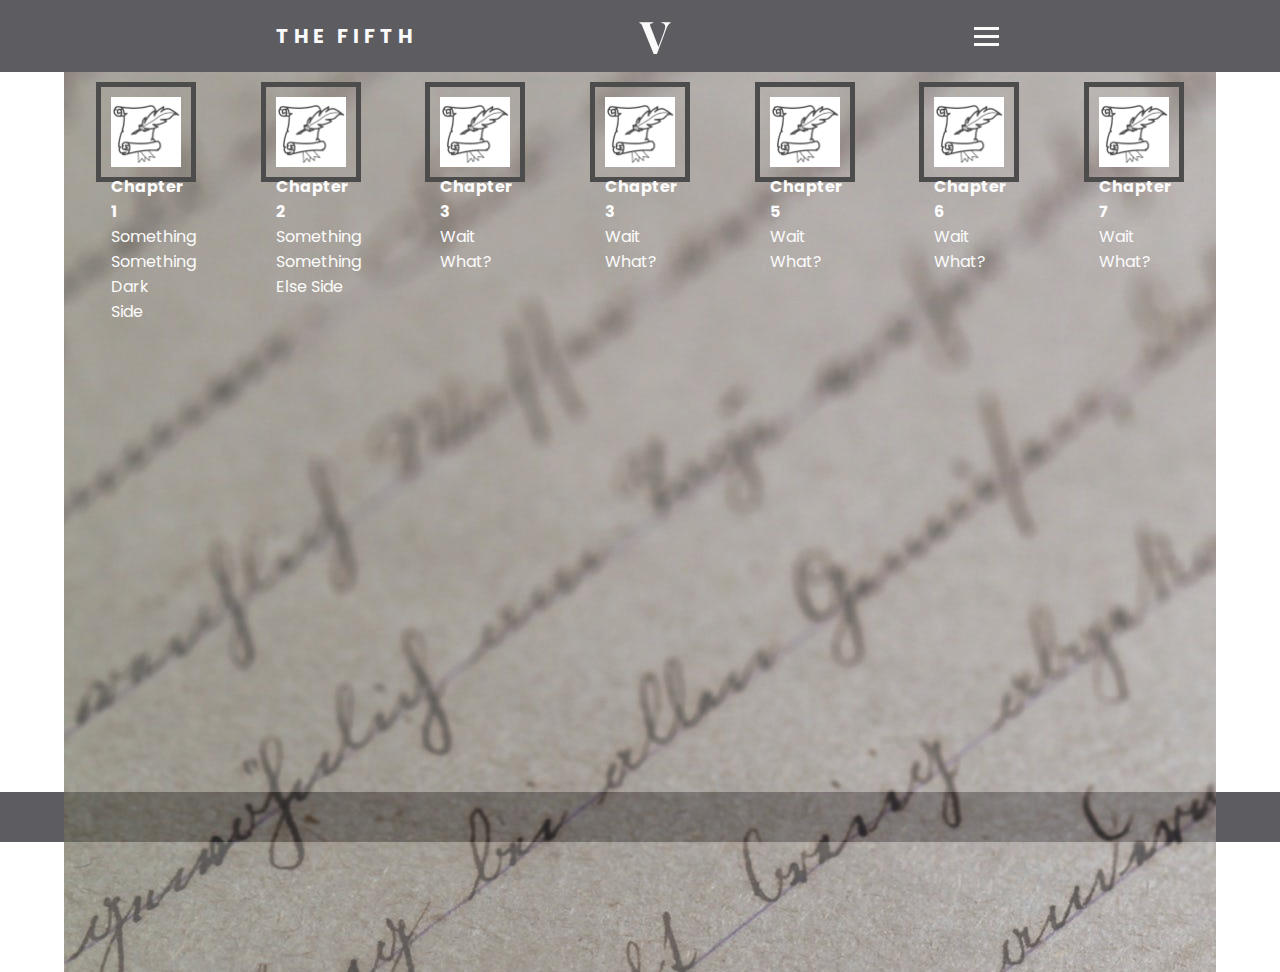
==== chronicles.html @ e3c55940 "began creating chronicles page, currently unfinished" ====
<!DOCTYPE html>
<html lang="en">

<head>
    <link rel="stylesheet" href="https://cdnjs.cloudflare.com/ajax/libs/font-awesome/4.7.0/css/font-awesome.min.css">
    <meta charset="UTF-8">
    <meta name="viewport" content="width=device-width, initial-scale=1.0">
    <meta http-equiv="X-UA-Compatible" content="ie=edge">
    <title>The Fifth!</title>
    <link rel="stylesheet" href="assets/style.css">
    <link href="https://fonts.googleapis.com/css?family=Poppins&display=swap" rel="stylesheet">
    <link href="https://fonts.googleapis.com/css?family=Playfair+Display&display=swap" rel="stylesheet">
    <link rel="icon" href="./images/v-logo.jpg">
</head>

<body>
    <nav>
        <div class="logo">
            <h4>The Fifth</h4>
        </div>
        <h1 id="logo" tyle="font-family: 'Playfair Display', serif;color:#fafafa;">V</h1>
        <ul class="nav-links">
            <li>
                <a href="index.html">Home</a>
            </li>
            <li>
                <a href="profiles.html">Profiles</a>
            </li>
            <li>
                <a href="chronicles.html">Chronicles</a>
            </li>
            <li>
                <a href="factions.html">Factions</a>
            </li>
            <li>
                <a href="maps.html">Maps</a>
            </li>
        </ul>
        <div class="burger">
            <div class="line1"></div>
            <div class="line2"></div>
            <div class="line3"></div>
        </div>
    </nav>
    <section>
        <div class="chronicles-container">
            <div class="chapter">
                <img src="/images/chronicles/quill.png" alt="Chapter Icon" style="width:100%">
                <div class="chapter-card">
                    <h4>Chapter 1</h4>
                    <p>Something Something Dark Side</p>
                </div>
            </div>

            <div class="chapter">
                <img src="/images/chronicles/quill.png" alt="Chapter Icon" style="width:100%">
                <div class="chapter-card">
                    <h4>Chapter 2</h4>
                    <p>Something Something Else Side</p>
                </div>
            </div>
            <div class="chapter">
                <img src="/images/chronicles/quill.png" alt="Chapter Icon" style="width:100%">
                <div class="chapter-card">
                    <h4>Chapter 3</h4>
                    <p>Wait What?</p>
                </div>
            </div>
            <div class="chapter">
                <img src="/images/chronicles/quill.png" alt="Chapter Icon" style="width:100%">
                <div class="chapter-card">
                    <h4>Chapter 3</h4>
                    <p>Wait What?</p>
                </div>
            </div>
            <div class="chapter">
                <img src="/images/chronicles/quill.png" alt="Chapter Icon" style="width:100%">
                <div class="chapter-card">
                    <h4>Chapter 5</h4>
                    <p>Wait What?</p>
                </div>
            </div>
            <div class="chapter">
                <img src="/images/chronicles/quill.png" alt="Chapter Icon" style="width:100%">
                <div class="chapter-card">
                    <h4>Chapter 6</h4>
                    <p>Wait What?</p>
                </div>
            </div>
            <div class="chapter">
                <img src="/images/chronicles/quill.png" alt="Chapter Icon" style="width:100%">
                <div class="chapter-card">
                    <h4>Chapter 7</h4>
                    <p>Wait What?</p>
                </div>
            </div>
        </div>


    </section>
    <footer>

    </footer>
    <script src="nav.js"></script>
</body>

</html>
---- assets/style.css ----
* {
    padding: 0;
    margin: 0;
    box-sizing: border-box;
}

body {
    font-family: 'Poppins', sans-serif;
    color:#5d5c61;
}

/*-----------------------------------------------------Nav*/

nav {
    display: flex;
    justify-content: space-around;
    align-items: center;
    min-height: 8vh;
    background-color: #5d5c61;
    width: 100%;
}

#logo {
    font-family: 'Playfair Display', serif;
    color: #fafafa;
    position: fixed;
    left: 50%;
    right: 50%;
    top: 5px;
    font-size: 5vh;
    background-color: #5d5c61;

}

.logo {
    color: #fafafa;
    text-transform: uppercase;
    letter-spacing: 5px;
    font-size: 20px;
    display: flex;
    flex-direction: row;

}

.nav-links {
    display: flex;
    width: 30%;
    justify-content: space-around;

}

.nav-links li {
    list-style: none;
}

.nav-links a {
    color: #fafafa;
    text-decoration: none;
    letter-spacing: 3px;
    font-weight: bold;
    font-size: 14px;

}

.burger {
    display: none;
    cursor: pointer;
}

.burger div {
    width: 25px;
    height: 3px;
    background-color: #fafafa;
    margin: 5px;
    transition: all 0.3s ease;

}

@media screen and (max-width:1500px) {
    body {
        overflow-x: hidden;
    }

    .nav-links {
        position: absolute;
        ;
        right: 0px;
        height: 92vh;
        top: 8vh;
        background-color: #5d5c61;
        display: flex;
        flex-direction: column;
        align-items: center;
        width: 75%;
        transform: translateX(100%);
        transition: transform 0.5s ease-in;
    }
    .nav-links li {
        opacity: 0;
    }
    .burger {
        display: block;
    }
}

.nav-active {
    transform: translateX(0%);
}

@keyframes navLinkFade {
    from {
        opacity: 0;
        transform: translateX(50px);
    }
    to {
        opacity: 1;
        transform: translateX(0px);
    }
}

.toggle .line1 {
    transform: rotate(-45deg) translate(-5px, 6px);
}

.toggle .line2 {
    opacity: 0;
}

.toggle .line3 {
    transform: rotate(45deg) translate(-5px, -6px);
}

/*-------------------------------------------------------------Nav*/

/*-------------------------------------------------------------Section*/

section {
    height: 80vh;
    width: 90%;
    margin: auto;
    display: flex;
    justify-content: center;


}

.container {
    display: flex;
    flex-direction: column;
    justify-content: space-around;
    align-items: center;
}

/*-------------------------------------------------------------Section*/

/*-------------------------------------------------------------Cards*/

.profile-container {
    width: 80%;
    display: flex;
    align-items: center;
    justify-content: space-around;
    flex-flow: row wrap;

}

.profile-card {
    width: 300px;
    padding: 20px;
    margin: 20px;
    box-shadow: 0 4px 8px 0 rgba(0, 0, 0, 0.2);
    transition: 0.3s;
}

.profile-card:hover {
    box-shadow: 0 8px 16px 0 rgba(0, 0, 0, 0.4);
}


/*-------------------------------------------------------------Cards*/

/*-------------------------------------------------------------Maps*/

.maps-container h1 {
    text-align: center;
    margin: 20px;
    font-size: 40px;
}

.map-card {
    padding: 20px;
    margin: 20px;
    box-shadow: 0 4px 8px 0 rgba(0, 0, 0, 0.2);
    transition: 0.3s;
}

.map-card:hover {
    box-shadow: 0 8px 16px 0 rgba(0, 0, 0, 0.4);
}



/*-------------------------------------------------------------Maps*/

/*-------------------------------------------------------------Factions*/

.faction-container {
    width: 80%;
    display: flex;
    align-items: center;
    justify-content: space-around;
    flex-flow: row wrap;

}


.faction-card {
    margin: 20px;
    padding: 20px;
    box-shadow: 0 4px 8px 0 rgba(0, 0, 0, 0.2);
    transition: 0.3s;
}

.faction-card:hover {
    box-shadow: 0 8px 16px 0 rgba(0, 0, 0, 0.4);
}

/*-------------------------------------------------------------Factions*/
/*-------------------------------------------------------------Chronicles*/
.chronicles-container{
    /*
    
    width: 100%;
    opacity: 0.5;
    height: 100vh;
    
    */
    background: url(/images/chronicles/chronicles-background.jpeg);
    opacity: 0.7;
    color: #fafafa;
    position: absolute;
    height: 100vh;
    width: 90%;
    display: flex;
    justify-content:space-around;
    flex-flow:row wrap;
}


.chapter{
    width: 100px;
    border: 5px solid black;
    height: 100px;
    padding:10px;
    margin:10px;
}
.chapter-card{
    
}

/*-------------------------------------------------------------Chronicles*/
/*-------------------------------------------------------------Footer*/

footer {
    background-color: #5d5c61;
    height: 50px;
    margin: auto;
}

/*-------------------------------------------------------------Footer*/
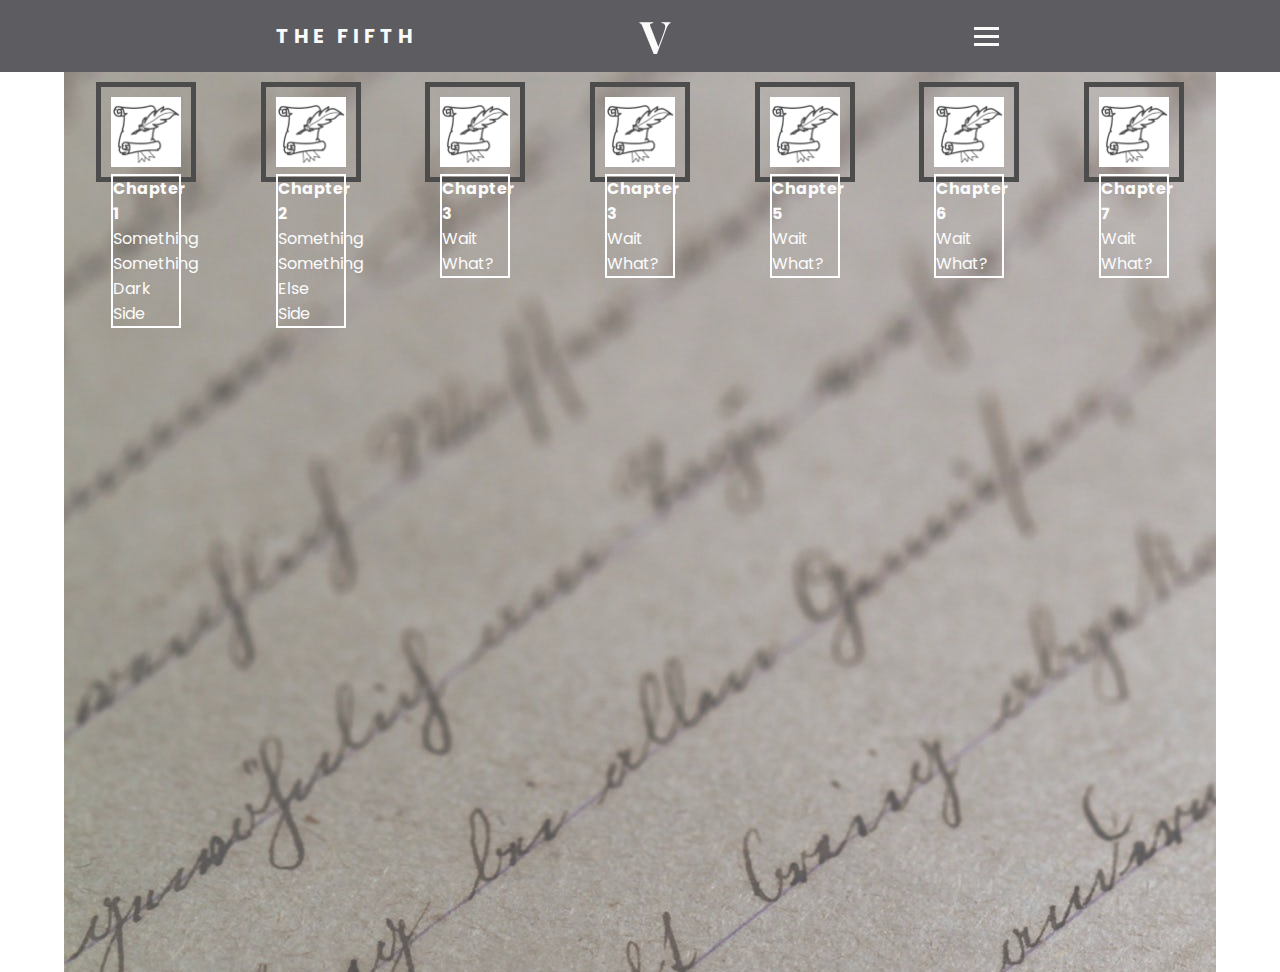
==== commit cbbb49d0: "fixed link in chronicles page and added ids to maps to improve css position control" ====
--- a/chronicles.html
+++ b/chronicles.html
@@ -101,7 +101,7 @@
     <footer>
 
     </footer>
-    <script src="nav.js"></script>
+    <script src="/assets/nav.js"></script>
 </body>
 
 </html>
--- a/assets/style.css
+++ b/assets/style.css
@@ -28,7 +28,6 @@
     right: 50%;
     top: 5px;
     font-size: 5vh;
-    background-color: #5d5c61;
 
 }
 
@@ -181,6 +180,10 @@
 
 /*-------------------------------------------------------------Maps*/
 
+.maps-container{
+    position: relative;
+}
+
 .maps-container h1 {
     text-align: center;
     margin: 20px;
@@ -192,6 +195,25 @@
     margin: 20px;
     box-shadow: 0 4px 8px 0 rgba(0, 0, 0, 0.2);
     transition: 0.3s;
+}
+
+
+#vale-map{
+    position: sticky;
+    top:0;
+    z-index: 0;
+}
+
+#captured-map{
+    position: sticky;
+    top:0;
+    z-index: 1;
+}
+
+#brindol-map{
+    position: sticky;
+    top: 0;
+    z-index: 2;
 }
 
 .map-card:hover {
@@ -255,16 +277,16 @@
     margin:10px;
 }
 .chapter-card{
-    
+    border: 2px solid white;
 }
 
 /*-------------------------------------------------------------Chronicles*/
 /*-------------------------------------------------------------Footer*/
 
 footer {
+    display: none;
     background-color: #5d5c61;
     height: 50px;
-    margin: auto;
 }
 
 /*-------------------------------------------------------------Footer*/
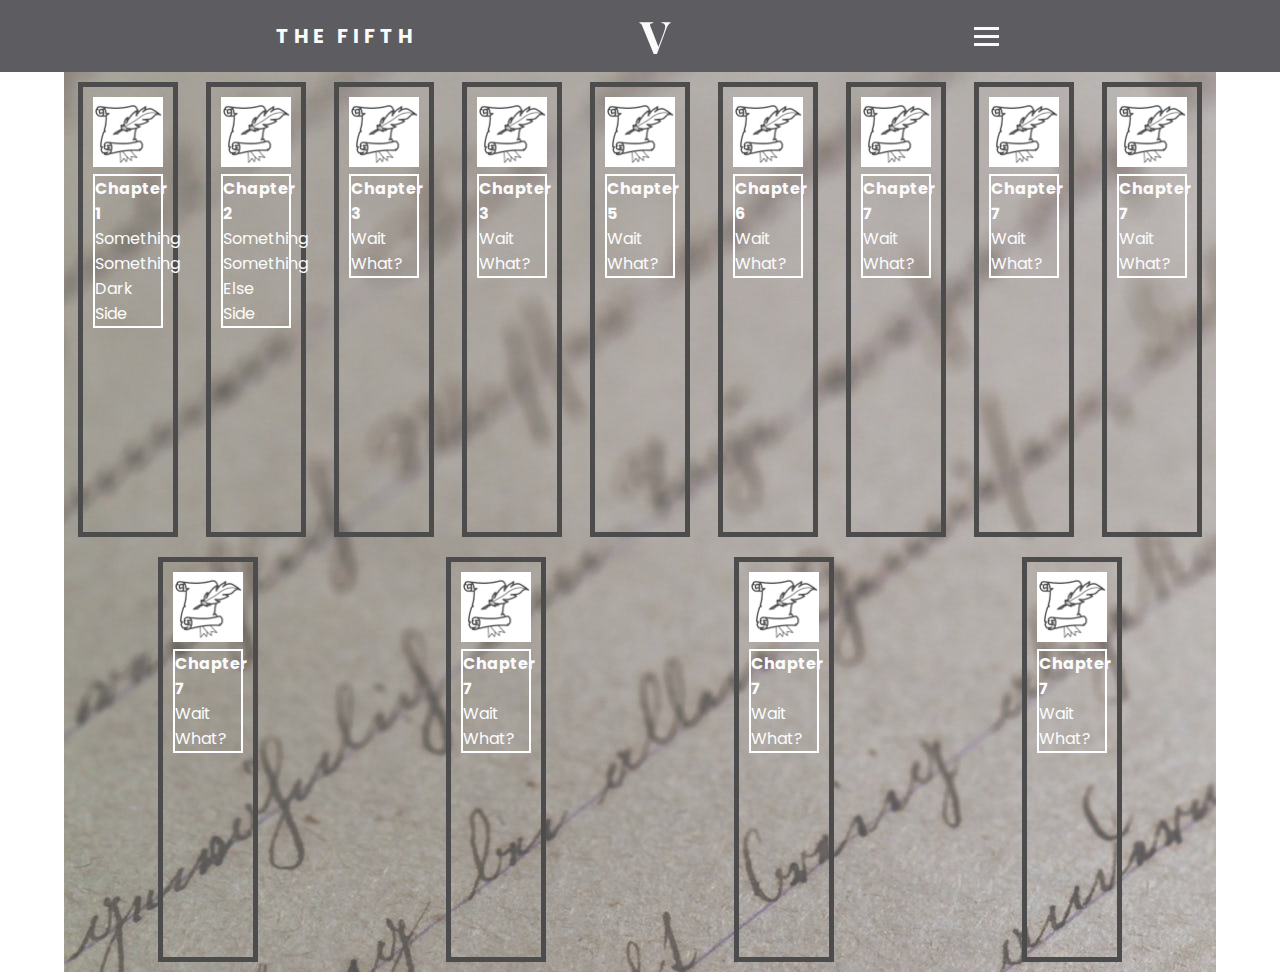
==== commit 3516fae9: "updated nav links at the bottom of each page, fixed bug with nav z index on chronicles page and adde" ====
--- a/chronicles.html
+++ b/chronicles.html
@@ -94,6 +94,48 @@
                     <p>Wait What?</p>
                 </div>
             </div>
+            <div class="chapter">
+                <img src="/images/chronicles/quill.png" alt="Chapter Icon" style="width:100%">
+                <div class="chapter-card">
+                    <h4>Chapter 7</h4>
+                    <p>Wait What?</p>
+                </div>
+            </div>
+            <div class="chapter">
+                <img src="/images/chronicles/quill.png" alt="Chapter Icon" style="width:100%">
+                <div class="chapter-card">
+                    <h4>Chapter 7</h4>
+                    <p>Wait What?</p>
+                </div>
+            </div>
+            <div class="chapter">
+                <img src="/images/chronicles/quill.png" alt="Chapter Icon" style="width:100%">
+                <div class="chapter-card">
+                    <h4>Chapter 7</h4>
+                    <p>Wait What?</p>
+                </div>
+            </div>
+            <div class="chapter">
+                <img src="/images/chronicles/quill.png" alt="Chapter Icon" style="width:100%">
+                <div class="chapter-card">
+                    <h4>Chapter 7</h4>
+                    <p>Wait What?</p>
+                </div>
+            </div>
+            <div class="chapter">
+                <img src="/images/chronicles/quill.png" alt="Chapter Icon" style="width:100%">
+                <div class="chapter-card">
+                    <h4>Chapter 7</h4>
+                    <p>Wait What?</p>
+                </div>
+            </div>
+            <div class="chapter">
+                <img src="/images/chronicles/quill.png" alt="Chapter Icon" style="width:100%">
+                <div class="chapter-card">
+                    <h4>Chapter 7</h4>
+                    <p>Wait What?</p>
+                </div>
+            </div>
         </div>
 
 
--- a/assets/style.css
+++ b/assets/style.css
@@ -6,7 +6,7 @@
 
 body {
     font-family: 'Poppins', sans-serif;
-    color:#5d5c61;
+    color: #5d5c61;
 }
 
 /*-----------------------------------------------------Nav*/
@@ -93,6 +93,7 @@
         width: 75%;
         transform: translateX(100%);
         transition: transform 0.5s ease-in;
+        z-index: 5;
     }
     .nav-links li {
         opacity: 0;
@@ -180,8 +181,8 @@
 
 /*-------------------------------------------------------------Maps*/
 
-.maps-container{
-    position: relative;
+.maps-container {
+    position: absolute;
 }
 
 .maps-container h1 {
@@ -191,28 +192,28 @@
 }
 
 .map-card {
+    position: sticky;
+    top: 8%;
     padding: 20px;
     margin: 20px;
     box-shadow: 0 4px 8px 0 rgba(0, 0, 0, 0.2);
     transition: 0.3s;
-}
-
-
-#vale-map{
-    position: sticky;
-    top:0;
+    background-color: #fafafa;
+}
+
+
+#vale-map {
+
     z-index: 0;
 }
 
-#captured-map{
-    position: sticky;
-    top:0;
+#captured-map {
+
     z-index: 1;
 }
 
-#brindol-map{
-    position: sticky;
-    top: 0;
+#brindol-map {
+
     z-index: 2;
 }
 
@@ -248,8 +249,10 @@
 }
 
 /*-------------------------------------------------------------Factions*/
+
 /*-------------------------------------------------------------Chronicles*/
-.chronicles-container{
+
+.chronicles-container {
     /*
     
     width: 100%;
@@ -264,23 +267,26 @@
     height: 100vh;
     width: 90%;
     display: flex;
-    justify-content:space-around;
-    flex-flow:row wrap;
-}
-
-
-.chapter{
+    justify-content: space-around;
+    flex-flow: row wrap;
+}
+
+
+.chapter {
     width: 100px;
     border: 5px solid black;
-    height: 100px;
-    padding:10px;
-    margin:10px;
-}
-.chapter-card{
+    min-height: 100px;
+    padding: 10px;
+    margin: 10px;
+}
+
+.chapter-card {
     border: 2px solid white;
+    width: 100%;
 }
 
 /*-------------------------------------------------------------Chronicles*/
+
 /*-------------------------------------------------------------Footer*/
 
 footer {
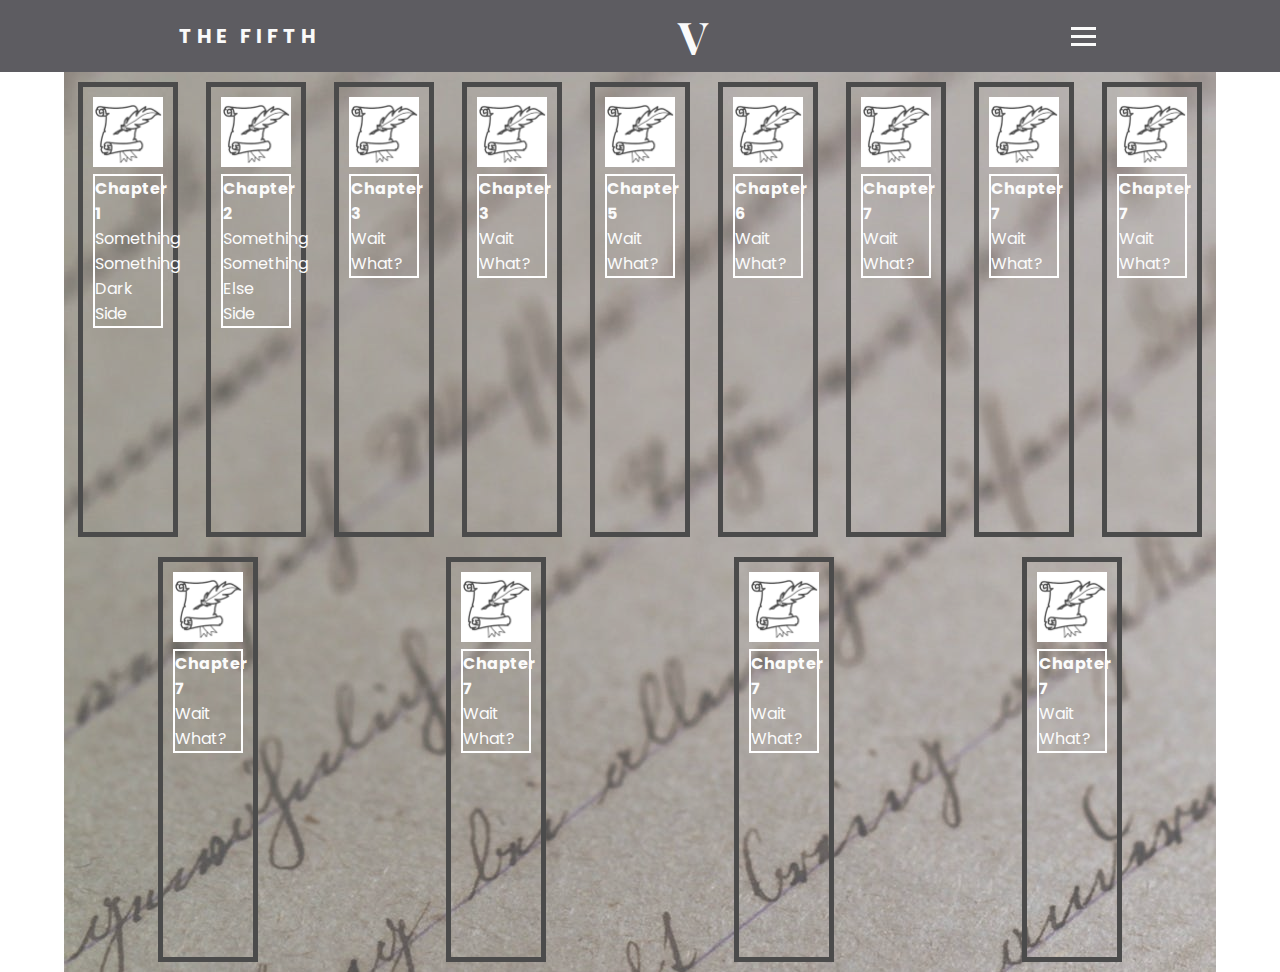
==== commit 558e467f: "updated links to images and nav.js" ====
--- a/chronicles.html
+++ b/chronicles.html
@@ -143,7 +143,7 @@
     <footer>
 
     </footer>
-    <script src="/assets/nav.js"></script>
+    <script src="./assets/nav.js"></script>
 </body>
 
 </html>
--- a/assets/style.css
+++ b/assets/style.css
@@ -23,7 +23,6 @@
 #logo {
     font-family: 'Playfair Display', serif;
     color: #fafafa;
-    position: fixed;
     left: 50%;
     right: 50%;
     top: 5px;
@@ -161,20 +160,41 @@
     align-items: center;
     justify-content: space-around;
     flex-flow: row wrap;
-
-}
-
-.profile-card {
-    width: 300px;
-    padding: 20px;
+}
+
+.profile-card-container {
+    min-width: 250px;
+    min-height: 350px;
     margin: 20px;
     box-shadow: 0 4px 8px 0 rgba(0, 0, 0, 0.2);
-    transition: 0.3s;
-}
-
-.profile-card:hover {
+    transition: transform 1s ease-in;
+    transform-style: preserve-3d;
+}
+
+.profile-card{
+    display: flex;
+    flex-flow: column wrap;
+    align-items:center;    
+}
+.profile-card-container:hover {
     box-shadow: 0 8px 16px 0 rgba(0, 0, 0, 0.4);
-}
+    transform: rotateY(180deg);
+}
+
+.profile-card figure {
+    width: 200px;
+    height: 300px;
+    position: absolute;
+    background-color: #fafafa;
+
+}
+
+.profile-card .back {
+    padding: 0;
+    transform: rotateY(180deg);
+    z-index: 2;
+}
+
 
 
 /*-------------------------------------------------------------Cards*/
@@ -199,6 +219,7 @@
     box-shadow: 0 4px 8px 0 rgba(0, 0, 0, 0.2);
     transition: 0.3s;
     background-color: #fafafa;
+    margin-top: 30px;
 }
 
 
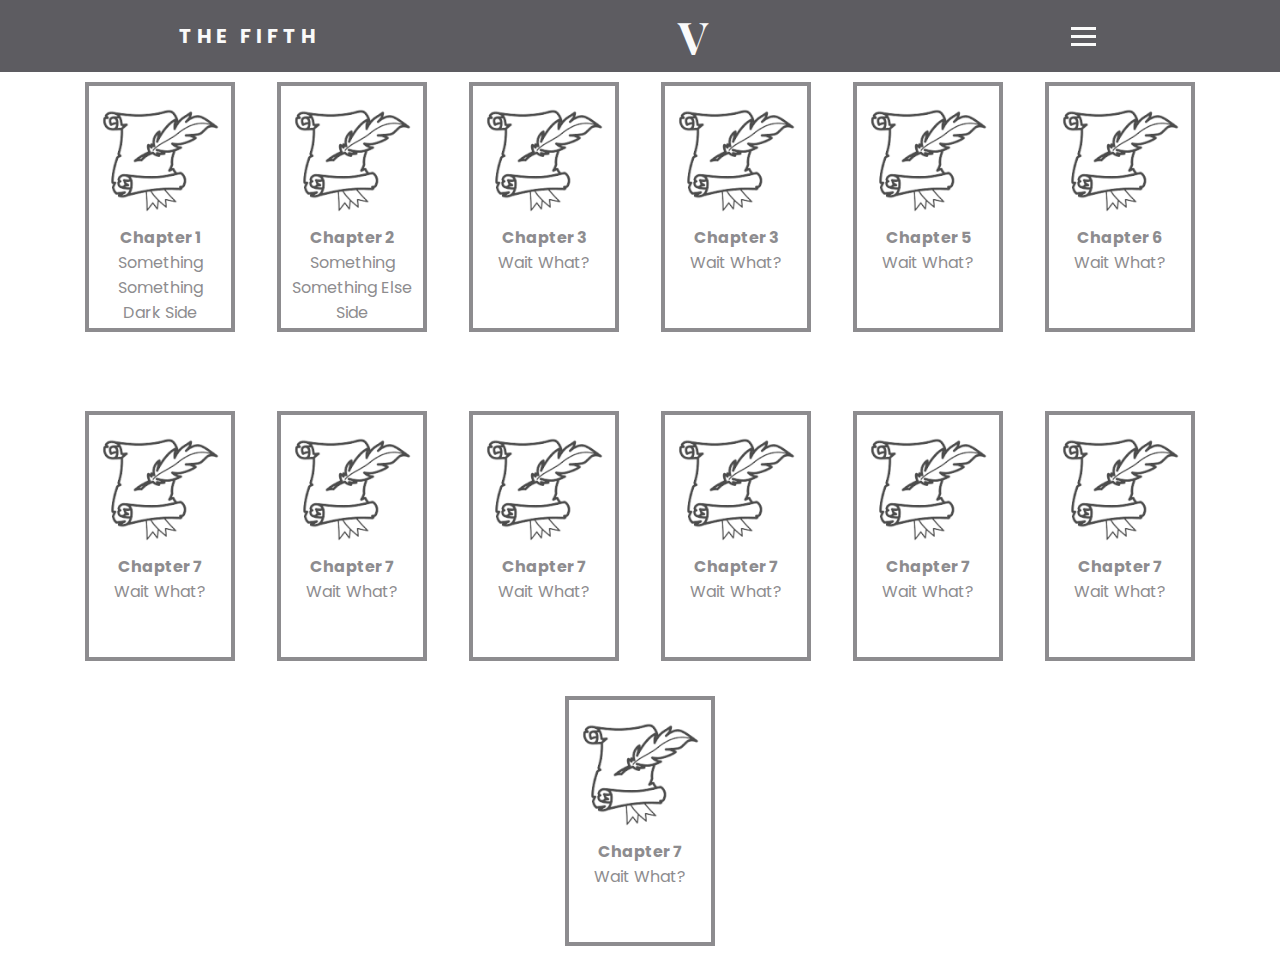
==== commit 9113b4ff: "commiting changes to chronicles picture source to troubleshoot" ====
--- a/chronicles.html
+++ b/chronicles.html
@@ -45,7 +45,7 @@
     <section>
         <div class="chronicles-container">
             <div class="chapter">
-                <img src="/images/chronicles/quill.png" alt="Chapter Icon" style="width:100%">
+                <img src="./images/chronicles/quill.png" alt="Chapter Icon" style="width:100%">
                 <div class="chapter-card">
                     <h4>Chapter 1</h4>
                     <p>Something Something Dark Side</p>
@@ -53,84 +53,84 @@
             </div>
 
             <div class="chapter">
-                <img src="/images/chronicles/quill.png" alt="Chapter Icon" style="width:100%">
+                <img src="./images/chronicles/quill.png" alt="Chapter Icon" style="width:100%">
                 <div class="chapter-card">
                     <h4>Chapter 2</h4>
                     <p>Something Something Else Side</p>
                 </div>
             </div>
             <div class="chapter">
-                <img src="/images/chronicles/quill.png" alt="Chapter Icon" style="width:100%">
+                <img src="./images/chronicles/quill.png" alt="Chapter Icon" style="width:100%">
                 <div class="chapter-card">
                     <h4>Chapter 3</h4>
                     <p>Wait What?</p>
                 </div>
             </div>
             <div class="chapter">
-                <img src="/images/chronicles/quill.png" alt="Chapter Icon" style="width:100%">
+                <img src="./images/chronicles/quill.png" alt="Chapter Icon" style="width:100%">
                 <div class="chapter-card">
                     <h4>Chapter 3</h4>
                     <p>Wait What?</p>
                 </div>
             </div>
             <div class="chapter">
-                <img src="/images/chronicles/quill.png" alt="Chapter Icon" style="width:100%">
+                <img src="./images/chronicles/quill.png" alt="Chapter Icon" style="width:100%">
                 <div class="chapter-card">
                     <h4>Chapter 5</h4>
                     <p>Wait What?</p>
                 </div>
             </div>
             <div class="chapter">
-                <img src="/images/chronicles/quill.png" alt="Chapter Icon" style="width:100%">
+                <img src="./images/chronicles/quill.png" alt="Chapter Icon" style="width:100%">
                 <div class="chapter-card">
                     <h4>Chapter 6</h4>
                     <p>Wait What?</p>
                 </div>
             </div>
             <div class="chapter">
-                <img src="/images/chronicles/quill.png" alt="Chapter Icon" style="width:100%">
+                <img src="./images/chronicles/quill.png" alt="Chapter Icon" style="width:100%">
                 <div class="chapter-card">
                     <h4>Chapter 7</h4>
                     <p>Wait What?</p>
                 </div>
             </div>
             <div class="chapter">
-                <img src="/images/chronicles/quill.png" alt="Chapter Icon" style="width:100%">
+                <img src="./images/chronicles/quill.png" alt="Chapter Icon" style="width:100%">
                 <div class="chapter-card">
                     <h4>Chapter 7</h4>
                     <p>Wait What?</p>
                 </div>
             </div>
             <div class="chapter">
-                <img src="/images/chronicles/quill.png" alt="Chapter Icon" style="width:100%">
+                <img src="./images/chronicles/quill.png" alt="Chapter Icon" style="width:100%">
                 <div class="chapter-card">
                     <h4>Chapter 7</h4>
                     <p>Wait What?</p>
                 </div>
             </div>
             <div class="chapter">
-                <img src="/images/chronicles/quill.png" alt="Chapter Icon" style="width:100%">
+                <img src="./images/chronicles/quill.png" alt="Chapter Icon" style="width:100%">
                 <div class="chapter-card">
                     <h4>Chapter 7</h4>
                     <p>Wait What?</p>
                 </div>
             </div>
             <div class="chapter">
-                <img src="/images/chronicles/quill.png" alt="Chapter Icon" style="width:100%">
+                <img src="./images/chronicles/quill.png" alt="Chapter Icon" style="width:100%">
                 <div class="chapter-card">
                     <h4>Chapter 7</h4>
                     <p>Wait What?</p>
                 </div>
             </div>
             <div class="chapter">
-                <img src="/images/chronicles/quill.png" alt="Chapter Icon" style="width:100%">
+                <img src="./images/chronicles/quill.png" alt="Chapter Icon" style="width:100%">
                 <div class="chapter-card">
                     <h4>Chapter 7</h4>
                     <p>Wait What?</p>
                 </div>
             </div>
             <div class="chapter">
-                <img src="/images/chronicles/quill.png" alt="Chapter Icon" style="width:100%">
+                <img src="./images/chronicles/quill.png" alt="Chapter Icon" style="width:100%">
                 <div class="chapter-card">
                     <h4>Chapter 7</h4>
                     <p>Wait What?</p>
--- a/assets/style.css
+++ b/assets/style.css
@@ -131,6 +131,27 @@
 
 /*-------------------------------------------------------------Nav*/
 
+/*-------------------------------------------------------------Home*/
+
+.intro {
+    display: flex;
+    align-items: center;
+    flex-flow: column wrap;
+    justify-content: center;
+    margin: 20px auto;
+}
+
+h1,
+h2 {
+    text-align: center;
+}
+
+.intro h1 {
+    font-size: 30px;
+}
+
+/*-------------------------------------------------------------Home*/
+
 /*-------------------------------------------------------------Section*/
 
 section {
@@ -171,11 +192,12 @@
     transform-style: preserve-3d;
 }
 
-.profile-card{
+.profile-card {
     display: flex;
     flex-flow: column wrap;
-    align-items:center;    
-}
+    align-items: center;
+}
+
 .profile-card-container:hover {
     box-shadow: 0 8px 16px 0 rgba(0, 0, 0, 0.4);
     transform: rotateY(180deg);
@@ -274,14 +296,8 @@
 /*-------------------------------------------------------------Chronicles*/
 
 .chronicles-container {
-    /*
     
-    width: 100%;
-    opacity: 0.5;
-    height: 100vh;
-    
-    */
-    background: url(/images/chronicles/chronicles-background.jpeg);
+    background: url("./images/chronicles/chronicles-background.jpeg");
     opacity: 0.7;
     color: #fafafa;
     position: absolute;
@@ -294,16 +310,20 @@
 
 
 .chapter {
+    border: 4px solid #5d5c61;
     width: 100px;
-    border: 5px solid black;
     min-height: 100px;
     padding: 10px;
     margin: 10px;
+    color: #5d5c61;
+    min-width: 150px;
+    max-height: 250px;
 }
 
 .chapter-card {
-    border: 2px solid white;
+    
     width: 100%;
+    text-align: center;
 }
 
 /*-------------------------------------------------------------Chronicles*/
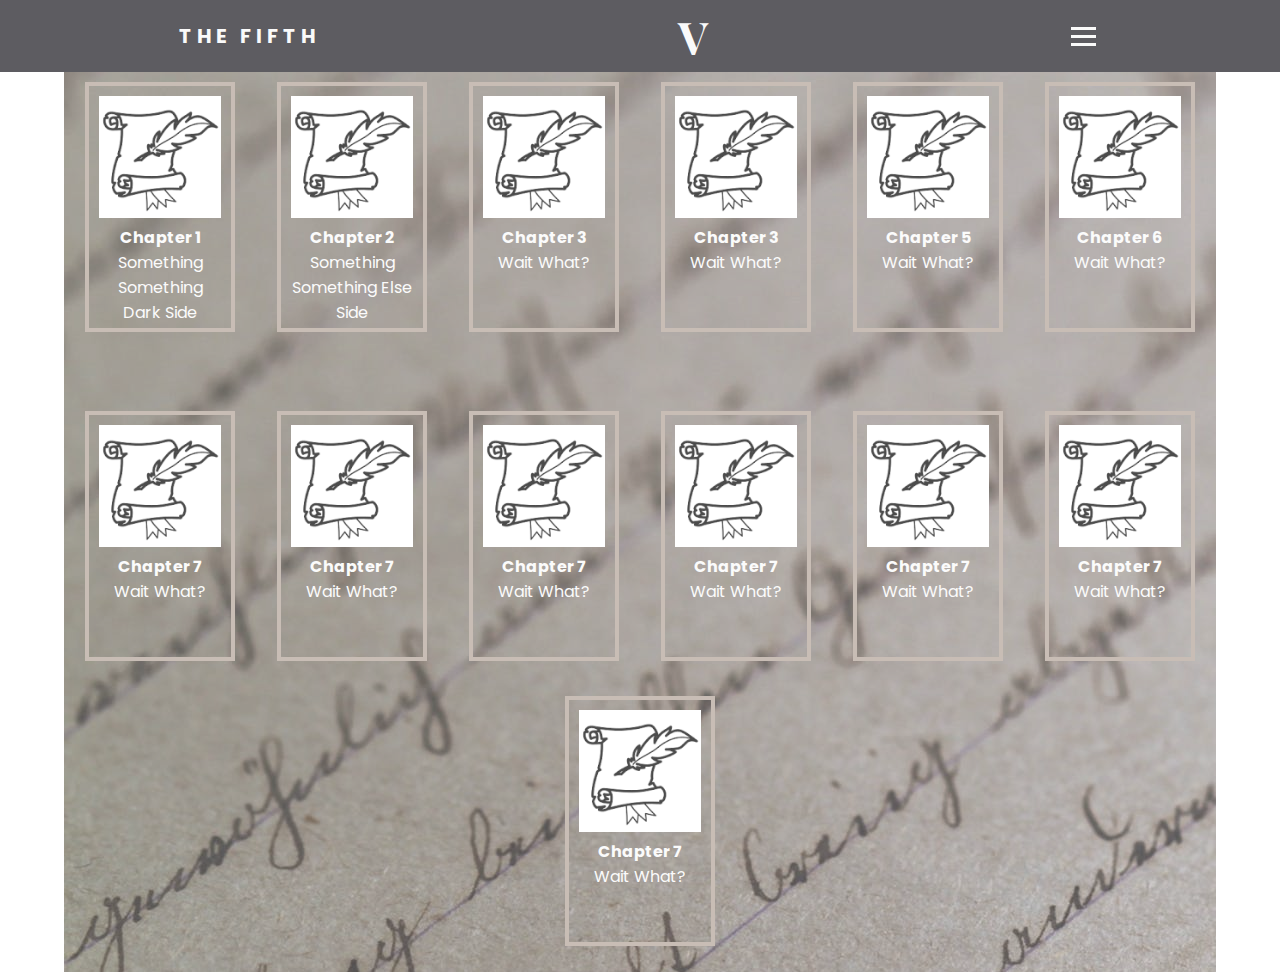
==== commit 7ee95149: "removed profiles page and all links to it" ====
--- a/chronicles.html
+++ b/chronicles.html
@@ -22,9 +22,6 @@
         <ul class="nav-links">
             <li>
                 <a href="index.html">Home</a>
-            </li>
-            <li>
-                <a href="profiles.html">Profiles</a>
             </li>
             <li>
                 <a href="chronicles.html">Chronicles</a>
--- a/assets/style.css
+++ b/assets/style.css
@@ -296,8 +296,8 @@
 /*-------------------------------------------------------------Chronicles*/
 
 .chronicles-container {
-    
-    background: url("./images/chronicles/chronicles-background.jpeg");
+    opacity: 0.8;
+    background-image: url("../images/chronicles/chronicles-background.jpeg");
     opacity: 0.7;
     color: #fafafa;
     position: absolute;
@@ -310,18 +310,18 @@
 
 
 .chapter {
-    border: 4px solid #5d5c61;
+    border: 4px solid #b1a296;
     width: 100px;
     min-height: 100px;
     padding: 10px;
     margin: 10px;
-    color: #5d5c61;
+    color: #fafafa;
     min-width: 150px;
     max-height: 250px;
 }
 
 .chapter-card {
-    
+
     width: 100%;
     text-align: center;
 }
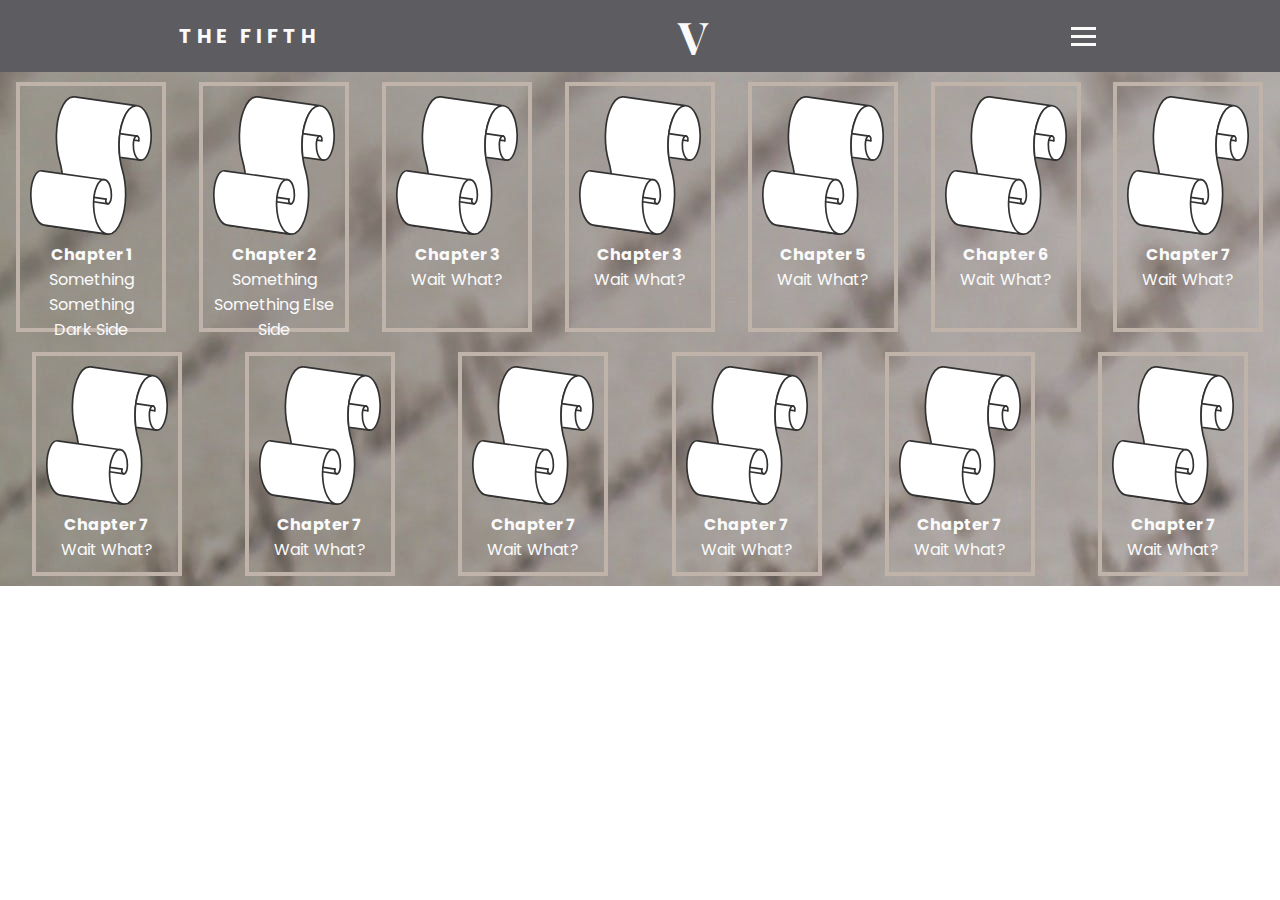
==== commit f851f5db: "updated background and svg icon on chronicles page" ====
--- a/chronicles.html
+++ b/chronicles.html
@@ -4,7 +4,7 @@
 <head>
     <link rel="stylesheet" href="https://cdnjs.cloudflare.com/ajax/libs/font-awesome/4.7.0/css/font-awesome.min.css">
     <meta charset="UTF-8">
-    <meta name="viewport" content="width=device-width, initial-scale=1.0">
+    <meta name="viewport" content="width=device-width, initial-scale=1.0, maximum-scale=1.0, user-scalable=0">
     <meta http-equiv="X-UA-Compatible" content="ie=edge">
     <title>The Fifth!</title>
     <link rel="stylesheet" href="assets/style.css">
@@ -42,7 +42,7 @@
     <section>
         <div class="chronicles-container">
             <div class="chapter">
-                <img src="./images/chronicles/quill.png" alt="Chapter Icon" style="width:100%">
+                <img src="./images/chronicles/Paper_Scroll_clip_art.svg" alt="Chapter Icon" style="width:100%">
                 <div class="chapter-card">
                     <h4>Chapter 1</h4>
                     <p>Something Something Dark Side</p>
@@ -50,84 +50,84 @@
             </div>
 
             <div class="chapter">
-                <img src="./images/chronicles/quill.png" alt="Chapter Icon" style="width:100%">
+                <img src="./images/chronicles/Paper_Scroll_clip_art.svg" alt="Chapter Icon" style="width:100%">
                 <div class="chapter-card">
                     <h4>Chapter 2</h4>
                     <p>Something Something Else Side</p>
                 </div>
             </div>
             <div class="chapter">
-                <img src="./images/chronicles/quill.png" alt="Chapter Icon" style="width:100%">
+                <img src="./images/chronicles/Paper_Scroll_clip_art.svg" alt="Chapter Icon" style="width:100%">
                 <div class="chapter-card">
                     <h4>Chapter 3</h4>
                     <p>Wait What?</p>
                 </div>
             </div>
             <div class="chapter">
-                <img src="./images/chronicles/quill.png" alt="Chapter Icon" style="width:100%">
+                <img src="./images/chronicles/Paper_Scroll_clip_art.svg" alt="Chapter Icon" style="width:100%">
                 <div class="chapter-card">
                     <h4>Chapter 3</h4>
                     <p>Wait What?</p>
                 </div>
             </div>
             <div class="chapter">
-                <img src="./images/chronicles/quill.png" alt="Chapter Icon" style="width:100%">
+                <img src="./images/chronicles/Paper_Scroll_clip_art.svg" alt="Chapter Icon" style="width:100%">
                 <div class="chapter-card">
                     <h4>Chapter 5</h4>
                     <p>Wait What?</p>
                 </div>
             </div>
             <div class="chapter">
-                <img src="./images/chronicles/quill.png" alt="Chapter Icon" style="width:100%">
+                <img src="./images/chronicles/Paper_Scroll_clip_art.svg" alt="Chapter Icon" style="width:100%">
                 <div class="chapter-card">
                     <h4>Chapter 6</h4>
                     <p>Wait What?</p>
                 </div>
             </div>
             <div class="chapter">
-                <img src="./images/chronicles/quill.png" alt="Chapter Icon" style="width:100%">
+                <img src="./images/chronicles/Paper_Scroll_clip_art.svg" alt="Chapter Icon" style="width:100%">
                 <div class="chapter-card">
                     <h4>Chapter 7</h4>
                     <p>Wait What?</p>
                 </div>
             </div>
             <div class="chapter">
-                <img src="./images/chronicles/quill.png" alt="Chapter Icon" style="width:100%">
+                <img src="./images/chronicles/Paper_Scroll_clip_art.svg" alt="Chapter Icon" style="width:100%">
                 <div class="chapter-card">
                     <h4>Chapter 7</h4>
                     <p>Wait What?</p>
                 </div>
             </div>
             <div class="chapter">
-                <img src="./images/chronicles/quill.png" alt="Chapter Icon" style="width:100%">
+                <img src="./images/chronicles/Paper_Scroll_clip_art.svg" alt="Chapter Icon" style="width:100%">
                 <div class="chapter-card">
                     <h4>Chapter 7</h4>
                     <p>Wait What?</p>
                 </div>
             </div>
             <div class="chapter">
-                <img src="./images/chronicles/quill.png" alt="Chapter Icon" style="width:100%">
+                <img src="./images/chronicles/Paper_Scroll_clip_art.svg" alt="Chapter Icon" style="width:100%">
                 <div class="chapter-card">
                     <h4>Chapter 7</h4>
                     <p>Wait What?</p>
                 </div>
             </div>
             <div class="chapter">
-                <img src="./images/chronicles/quill.png" alt="Chapter Icon" style="width:100%">
+                <img src="./images/chronicles/Paper_Scroll_clip_art.svg" alt="Chapter Icon" style="width:100%">
                 <div class="chapter-card">
                     <h4>Chapter 7</h4>
                     <p>Wait What?</p>
                 </div>
             </div>
             <div class="chapter">
-                <img src="./images/chronicles/quill.png" alt="Chapter Icon" style="width:100%">
+                <img src="./images/chronicles/Paper_Scroll_clip_art.svg" alt="Chapter Icon" style="width:100%">
                 <div class="chapter-card">
                     <h4>Chapter 7</h4>
                     <p>Wait What?</p>
                 </div>
             </div>
             <div class="chapter">
-                <img src="./images/chronicles/quill.png" alt="Chapter Icon" style="width:100%">
+                <img src="./images/chronicles/Paper_Scroll_clip_art.svg" alt="Chapter Icon" style="width:100%">
                 <div class="chapter-card">
                     <h4>Chapter 7</h4>
                     <p>Wait What?</p>
--- a/assets/style.css
+++ b/assets/style.css
@@ -160,8 +160,6 @@
     margin: auto;
     display: flex;
     justify-content: center;
-
-
 }
 
 .container {
@@ -181,15 +179,17 @@
     align-items: center;
     justify-content: space-around;
     flex-flow: row wrap;
+    margin: auto;
 }
 
 .profile-card-container {
     min-width: 250px;
-    min-height: 350px;
+    min-height: 375px;
     margin: 20px;
     box-shadow: 0 4px 8px 0 rgba(0, 0, 0, 0.2);
     transition: transform 1s ease-in;
     transform-style: preserve-3d;
+    position: relative;
 }
 
 .profile-card {
@@ -207,16 +207,44 @@
     width: 200px;
     height: 300px;
     position: absolute;
+    margin-top: 15px;
+
+}
+
+.profile-card .front {
     background-color: #fafafa;
-
+    height: 92%;
 }
 
 .profile-card .back {
+    background-color: #fafafa;
     padding: 0;
     transform: rotateY(180deg);
     z-index: 2;
-}
-
+    min-height: 335px;
+    height: 92%;
+}
+
+.back p {
+    margin-left: 10px;
+}
+
+.back {
+    display: flex;
+    justify-content: space-around;
+    align-items: center;
+    flex-direction: column;
+}
+
+.character-button {
+    height: 40px;
+    width: 100px;
+    background-color: #5d5c61;
+    border-radius: 7px;
+    color: #fafafa;
+    cursor: pointer;
+
+}
 
 
 /*-------------------------------------------------------------Cards*/
@@ -235,13 +263,18 @@
 
 .map-card {
     position: sticky;
-    top: 8%;
+    top: 0%;
     padding: 20px;
     margin: 20px;
     box-shadow: 0 4px 8px 0 rgba(0, 0, 0, 0.2);
     transition: 0.3s;
     background-color: #fafafa;
-    margin-top: 30px;
+}
+
+.map-header,
+.map-text {
+    margin-top: 5px;
+    margin-bottom: 10px;
 }
 
 
@@ -271,7 +304,7 @@
 /*-------------------------------------------------------------Factions*/
 
 .faction-container {
-    width: 80%;
+    width: 90%;
     display: flex;
     align-items: center;
     justify-content: space-around;
@@ -285,10 +318,29 @@
     padding: 20px;
     box-shadow: 0 4px 8px 0 rgba(0, 0, 0, 0.2);
     transition: 0.3s;
+    display: flex;
+
+}
+
+.faction-card img {
+    /*
+    height: 320px;
+    width:250px;
+*/
+    border: 1px solid #fafafa;
+    padding: 10px;
+    margin-right: 20px;
+
 }
 
 .faction-card:hover {
     box-shadow: 0 8px 16px 0 rgba(0, 0, 0, 0.4);
+}
+
+@media screen and (max-width:768px) {
+    .faction-info {
+        display: none;
+    }
 }
 
 /*-------------------------------------------------------------Factions*/
@@ -298,11 +350,9 @@
 .chronicles-container {
     opacity: 0.8;
     background-image: url("../images/chronicles/chronicles-background.jpeg");
-    opacity: 0.7;
     color: #fafafa;
     position: absolute;
-    height: 100vh;
-    width: 90%;
+    width: 100%;
     display: flex;
     justify-content: space-around;
     flex-flow: row wrap;
